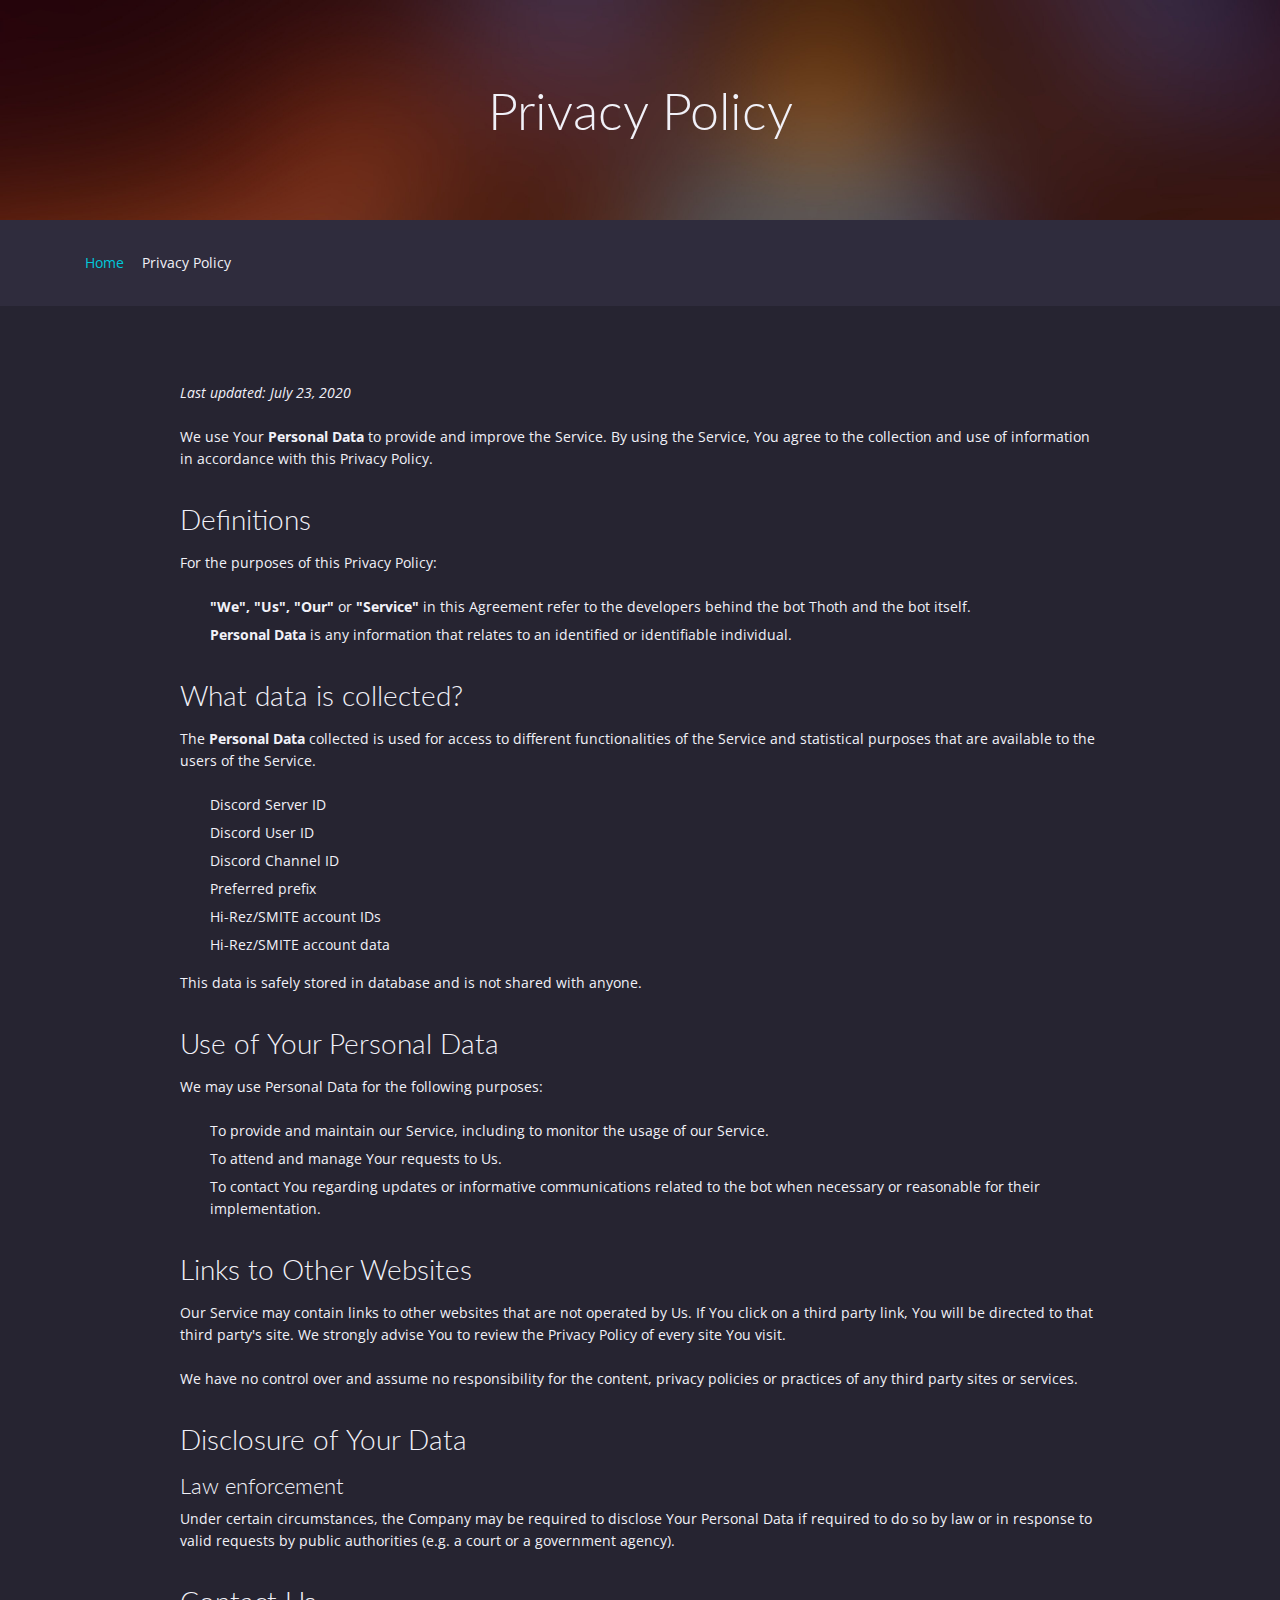
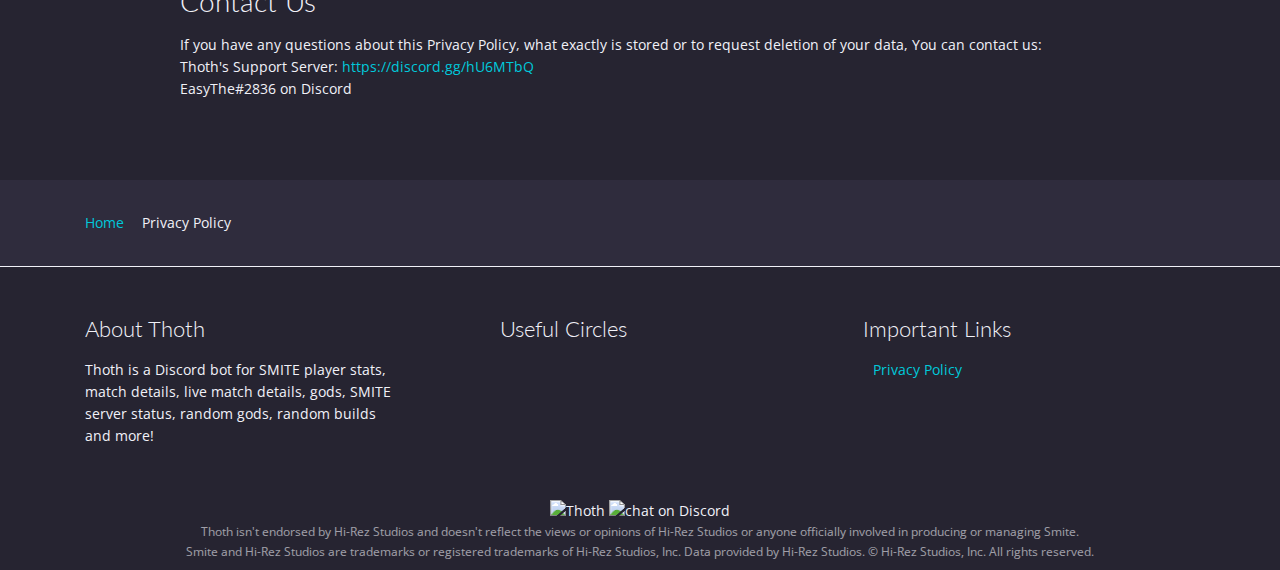
==== privacy-policy.html @ cc8b528c "Added Privacy Policy" ====
<!DOCTYPE html>
<html lang="en">
<head>
    <meta charset="utf-8">
    <meta name="viewport" content="width=device-width, initial-scale=1, shrink-to-fit=no">

    <meta name="description"
        content="Thoth is a Discord bot for SMITE player stats, match details, live match details, gods, SMITE server status, random gods, random builds and more!">
    <meta name="author" content="EasyThe">
    <meta name="theme-color" content="#00c9db" />
    <meta name="google-site-verification" content="zzyia7dUylMqwSGXq5z9xeLzVm4bxEDNj4tLKPyi2rs" />

    <meta property="og:site_name" content="Thoth | Privacy Policy" />
    <meta property="og:site" content="" />
    <meta property="og:title" content="Thoth | Privacy Policy" />
    <meta property="og:description"
        content="Thoth is a Discord bot for SMITE player stats, match details, live match details, gods, SMITE server status, random gods, random builds and more!" />
    <meta property="og:image" content="https://i.imgur.com/8qNdxse.png" />
    <meta property="og:url" content="http://thothbot.tk/privacy-policy.html" />
    <meta property="og:type" content="article" />
    <meta property="og:locale" content="en_US" />

    <meta name="twitter:site" content="@ThothDiscordBot">
    </meta>
    <meta name="twitter:creator" content="@EasyTheBG" />

    <title>Thoth | Privacy Policy</title>

    <link href="https://fonts.googleapis.com/css?family=Open+Sans:400,400i,700,700i" rel="stylesheet">
    <link href="https://stackpath.bootstrapcdn.com/bootstrap/4.4.1/css/bootstrap.min.css" rel="stylesheet">
    <link href='https://fonts.googleapis.com/css?family=Lato:300,400,700' rel='stylesheet' type='text/css'>
    <link href="css/styles.css" rel="stylesheet">
    <link href="https://cdn.jsdelivr.net/gh/konpa/devicon@master/devicon.min.css" rel="stylesheet">

    <script src="https://kit.fontawesome.com/daa07a92b1.js" crossorigin="anonymous"></script>
    <script data-ad-client="ca-pub-5997210292027656" async src="https://pagead2.googlesyndication.com/pagead/js/adsbygoogle.js"></script>

    <link rel="icon" href="images/favicon.png">
</head>
<body data-spy="scroll" data-target=".fixed-top">

    <!-- Header -->
    <header id="header" class="ex-header">
        <div class="container">
            <div class="row">
                <div class="col-lg-12">
                    <h1>Privacy Policy</h1>
                </div> <!-- end of col -->
            </div> <!-- end of row -->
        </div> <!-- end of container -->
    </header> <!-- end of ex-header -->
    <!-- end of header -->

    <!-- Breadcrumbs -->
    <div class="ex-basic-1">
        <div class="container">
            <div class="row">
                <div class="col-lg-12">
                    <div class="breadcrumbs">
                        <a class="turquoise" href="index.html">Home</a><i class="fa fa-angle-double-right"></i><span>Privacy Policy</span>
                    </div> <!-- end of breadcrumbs -->
                </div> <!-- end of col -->
            </div> <!-- end of row -->
        </div> <!-- end of container -->
    </div> <!-- end of ex-basic-1 -->
    <!-- end of breadcrumbs -->

    <div class="ex-basic-2">
        <div class="container">
            <div class="row">
                <div class="col-lg-10 offset-lg-1">
                    <p><i>Last updated: July 23, 2020</i></p>
                    <br>
                    <div class="text-container">
                        <p>We use Your <b>Personal Data</b> to provide and improve the Service. By using the Service, You agree to the collection and use of information in accordance with this Privacy Policy.</p>
                    </div>

                    <div class="text-container">
                        <h3>Definitions</h3>
                        <p>For the purposes of this Privacy Policy:</p>
                        <br>
                            <ul class="list-unstyled li-space-lg indent">
                                <li class="media">
                                    <i class="fas fa-square"></i>
                                    <div class="media-body"><b>"We", "Us", "Our"</b> or <b>"Service"</b> in this Agreement refer to the developers behind the bot Thoth and the bot itself.</div>
                                </li>
                                <li class="media">
                                    <i class="fas fa-square"></i>
                                    <div class="media-body"><b>Personal Data</b> is any information that relates to an identified or identifiable individual.</div>
                                </li>
                            </ul>
                    </div>

                    <div class="text-container">
                        <h3>What data is collected?</h3>
                        <p>The<b> Personal Data</b> collected is used for access to different functionalities of the Service and statistical purposes that are available to the users of the Service.</p>
                        <br>
                        <ul class="list-unstyled li-space-lg indent">
                            <li class="media">
                                <i class="fas fa-square"></i>
                                <div class="media-body">Discord Server ID</div>
                            </li>
                            <li class="media">
                                <i class="fas fa-square"></i>
                                <div class="media-body">Discord User ID</div>
                            </li>
                            <li class="media">
                                <i class="fas fa-square"></i>
                                <div class="media-body">Discord Channel ID</div>
                            </li>
                            <li class="media">
                                <i class="fas fa-square"></i>
                                <div class="media-body">Preferred prefix</div>
                            </li>
                            <li class="media">
                                <i class="fas fa-square"></i>
                                <div class="media-body">Hi-Rez/SMITE account IDs</div>
                            </li>
                            <li class="media">
                                <i class="fas fa-square"></i>
                                <div class="media-body">Hi-Rez/SMITE account data</div>
                            </li>
                        </ul>
                        <p>This data is safely stored in database and is not shared with anyone.</p>
                    </div> <!-- end of text-container -->

                    <div class="text-container">
                        <h3>Use of Your Personal Data</h3>
                        <p>We may use Personal Data for the following purposes:</p>
                        <br>
                        <ul class="list-unstyled li-space-lg indent">
                            <li class="media">
                                <i class="fas fa-square"></i>
                                <div class="media-body">To provide and maintain our Service, including to monitor the usage of our Service.</div>
                            </li>
                            <li class="media">
                                <i class="fas fa-square"></i>
                                <div class="media-body">To attend and manage Your requests to Us.</div>
                            </li>
                            <li class="media">
                                <i class="fas fa-square"></i>
                                <div class="media-body">To contact You regarding updates or informative communications related to the bot when necessary or reasonable for their implementation.</div>
                            </li>
                        </ul>
                    </div> <!-- end of text-container -->
                    
                    <div class="text-container">
                        <h3>Links to Other Websites</h3>
                        <p>Our Service may contain links to other websites that are not operated by Us. If You click on a third party link, You will be directed to that third party's site. We strongly advise You to review the Privacy Policy of every site You visit.</p>
                        <br>
                        <p>We have no control over and assume no responsibility for the content, privacy policies or practices of any third party sites or services.</p>
                    </div>

                    <div class="text-container">
                        <h3>Disclosure of Your Data</h3>
                        <h4>Law enforcement</h4>
                        <p>Under certain circumstances, the Company may be required to disclose Your Personal Data if required to do so by law or in response to valid requests by public authorities (e.g. a court or a government agency).</p>
                        
                    </div> <!-- end of text-container -->
                    <div class="text-container last">
                        <h3>Contact Us</h3>
                        <p>If you have any questions about this Privacy Policy, what exactly is stored or to request deletion of your data, You can contact us:</p>
                        <p>Thoth's Support Server: <a class="turquoise" href="https://discord.gg/hU6MTbQ">https://discord.gg/hU6MTbQ</a> <br>EasyThe#2836 on Discord</p>
                    </div>
                </div>
            </div> <!-- end of row -->
        </div> <!-- end of container -->
    </div> <!-- end of ex-basic -->
    <!-- end of terms content -->

    
    <!-- Breadcrumbs -->
    <div class="ex-basic-1">
        <div class="container">
            <div class="row">
                <div class="col-lg-12">
                    <div class="breadcrumbs">
                        <a class="turquoise" href="index.html">Home</a><i class="fa fa-angle-double-right"></i><span>Privacy Policy</span>
                    </div> <!-- end of breadcrumbs -->
                </div> <!-- end of col -->
            </div> <!-- end of row -->
        </div> <!-- end of container -->
    </div> <!-- end of ex-basic-1 -->
    <!-- end of breadcrumbs -->


    <!-- Footer -->
    <div class="footer">
        <div class="container">
            <div class="row">
                <div class="col-md-4">
                    <div class="footer-col">
                        <h4>About Thoth</h4>
                        <p>Thoth is a Discord bot for SMITE player stats, match details, live match details, gods, SMITE
                            server status, random gods, random builds and more!</p>
                    </div>
                </div> 
                <div class="col-md-4">
                    <div class="footer-col last">
                        <h4>Useful Circles</h4>
                        <span class="fa-stack">
                            <a href="https://twitter.com/ThothDiscordBot" target="_blank" title="@ThothDiscordBot">
                                <i class="fas fa-circle fa-stack-2x"></i>
                                <i class="fab fa-twitter fa-stack-1x"></i>
                            </a>
                        </span>
                        <span class="fa-stack">
                            <a href="https://discord.gg/hU6MTbQ" target="_blank" title="Thoth Support Server">
                                <i class="fas fa-circle fa-stack-2x"></i>
                                <i class="fab fa-discord fa-stack-1x"></i>
                            </a>
                        </span>
                        <span class="fa-stack">
                            <a href="https://github.com/EasyThe/ThothBotCore" target="_blank" title="GitHub Repository">
                                <i class="fas fa-circle fa-stack-2x"></i>
                                <i class="fab fa-github fa-stack-1x"></i>
                            </a>
                        </span>
                        <span class="fa-stack">
                            <a href="https://trello.com/b/F6Sevkcz/thoth" target="_blank" title="Trello Board">
                                <i class="fas fa-circle fa-stack-2x"></i>
                                <i class="fab fa-trello fa-stack-1x"></i>
                            </a>
                        </span>
                    </div>
                </div>
                <div class="col-md-4">
                    <div class="footer-col middle">
                        <h4>Important Links</h4>
                        <ul class="list-unstyled li-space-lg">
                            <li class="media">
                                <i class="fas fa-square"></i>
                                <div class="media-body"><a class="turquoise" href="privacy-policy.html">Privacy Policy</a></div>
                            </li>
                        </ul>
                    </div>
                </div>
            </div>
        </div> 
        <div class="copyright">
            <div class="container">
                <div class="row">
                    <div class="col-lg-12">
                        <a href="https://top.gg/bot/454145330347376651" target="_blank">
                            <img src="https://discordbots.org/api/widget/status/454145330347376651.svg" alt="Thoth" />
                        </a>
                        <a href="https://discord.gg/hU6MTbQ" target="_blank">
                            <img src="https://img.shields.io/discord/518408306415632384.svg?logo=discord"
                                alt="chat on Discord">
                        </a>
                        <p class="p-small">Thoth isn't endorsed by Hi-Rez Studios and doesn't reflect the views or
                            opinions of Hi-Rez Studios or anyone officially involved in producing or managing
                            Smite.<br>Smite and Hi-Rez Studios are trademarks or registered trademarks of Hi-Rez
                            Studios, Inc. Data provided by Hi-Rez Studios. © Hi-Rez Studios, Inc. All rights reserved.
                        </p>
                    </div>
                </div>
            </div>
        </div>
    </div> 

    <script src="https://ajax.googleapis.com/ajax/libs/jquery/3.4.1/jquery.min.js"></script>
    <script src="js/popper.min.js"></script>
    <script src="https://stackpath.bootstrapcdn.com/bootstrap/4.4.1/js/bootstrap.min.js"
        integrity="sha384-wfSDF2E50Y2D1uUdj0O3uMBJnjuUD4Ih7YwaYd1iqfktj0Uod8GCExl3Og8ifwB6"
        crossorigin="anonymous"></script>
    <script src="js/jquery.easing.min.js"></script>
    <script src="js/morphext.min.js"></script>
    <script src="js/scripts.js"></script>
</body>
</html>
---- css/styles.css ----
body, html {
	width: 100%;
	height: 100%;
}

body, p {
	color: #f1f1f8;
	font: 400 0.875rem/1.375rem "Open Sans", sans-serif;
	margin-bottom: 0;
}

.p-large {
	color: #f1f1f8;
	font: 400 1rem/1.5rem "Open Sans", sans-serif;
}

.p-small {
	color: #f1f1f8;
	font: 400 0.75rem/1.25rem "Open Sans", sans-serif;
}

.p-heading {
	margin-bottom: 3.75rem;
	text-align: center;
}

.li-space-lg li {
	margin-bottom: 0.375rem;
}

.indent {
	padding-left: 1.25rem;
}

h1 {
	color: #f1f1f8;
	font: 300 2.5rem/2.875rem "Lato", sans-serif;
}

h2 {
	color: #f1f1f8;
	font: 300 2.25rem/2.75rem "Lato", sans-serif;
	text-transform: uppercase;
}

h3 {
	color: #f1f1f8;
	font: 300 1.75rem/2.125rem "Lato", sans-serif;
}

h4 {
	color: #f1f1f8;
	font: 300 1.375rem/1.75rem "Lato", sans-serif;
}

h5 {
	color: #f1f1f8;
	font: 300 1.125rem/1.625rem "Lato", sans-serif;
}

h6 {
	color: #f1f1f8;
	font: 300 1rem/1.5rem "Lato", sans-serif;
}

a {
	color: #f1f1f8;
	text-decoration: none;
}

a:hover {
	color: #f1f1f8;
	text-decoration: none;
}

a.turquoise {
	color: #00c9db;
}

a.white {
	color: #fff;
}

.btn-solid-reg {
	display: inline-block;
	padding: 1.1875rem 2.125rem 1.1875rem 2.125rem;
	border: 0.125rem solid #00c9db;
	border-radius: 2rem;
	background-color: #00c9db;
	color: #fff;
	font: 700 0.75rem/0 "Lato", sans-serif;
	text-decoration: none;
	transition: all 0.2s ease;
}

.btn-solid-reg:hover {
	background-color: transparent;
	color: #00c9db;
	text-decoration: none;
}

.btn-solid-lg {
	display: inline-block;
	padding: 1.375rem 2.625rem 1.375rem 2.625rem;
	border: 0.125rem solid #00c9db;
	border-radius: 2rem;
	background-color: transparent;
	color: #00c9db;
	font: 700 0.75rem/0 "Lato", sans-serif;
	text-decoration: none;
	transition: all 0.2s ease;
}

.btn-solid-lg:hover {
	background-color: #00c9db;
	color: #fff;
	text-decoration: none;
}

.btn-solid-lg .fab {
	margin-right: 0.5rem;
	font-size: 1.25rem;
	line-height: 0;
	vertical-align: top;
}

.btn-solid-lg .fab.fa-google-play {
	font-size: 1rem;
}

.btn-outline-reg {
	display: inline-block;
	padding: 1.1875rem 2.125rem 1.1875rem 2.125rem;
	border: 0.125rem solid #00c9db;
	border-radius: 2rem;
	background-color: transparent;
	color: #00c9db;
	font: 300 0.75rem/0 "Lato", sans-serif;
	text-decoration: none;
	transition: all 0.2s ease;
}

.btn-outline-reg:hover {
	background-color: #00c9db;
	color: #fff;
	text-decoration: none;
}

.btn-outline-lg {
	display: inline-block;
	padding: 1.375rem 2.625rem 1.375rem 2.625rem;
	border: 0.125rem solid #00c9db;
	border-radius: 2rem;
	background-color: transparent;
	color: #00c9db;
	font: 300 0.75rem/0 "Lato", sans-serif;
	text-decoration: none;
	transition: all 0.2s ease;
}

.btn-outline-lg:hover {
	background-color: #00c9db;
	color: #fff;
	text-decoration: none;
}

.btn-outline-sm {
	display: inline-block;
	padding: 1rem 1.625rem 0.875rem 1.625rem;
	border: 0.125rem solid #00c9db;
	border-radius: 2rem;
	background-color: transparent;
	color: #00c9db;
	font: 300 0.625rem/0 "Lato", sans-serif;
	text-decoration: none;
	transition: all 0.2s ease;
}

.btn-outline-sm:hover {
	background-color: #00c9db;
	color: #fff;
	text-decoration: none;
}

/* Fade-move Animation For Lightbox - Magnific Popup */

/* at start */

.my-mfp-slide-bottom .zoom-anim-dialog {
	opacity: 0;
	transition: all 0.2s ease-out;
	-webkit-transform: translateY(-1.25rem) perspective(37.5rem) rotateX(10deg);
	-ms-transform: translateY(-1.25rem) perspective(37.5rem) rotateX(10deg);
	transform: translateY(-1.25rem) perspective(37.5rem) rotateX(10deg);
}

/* animate in */

.my-mfp-slide-bottom.mfp-ready .zoom-anim-dialog {
	opacity: 1;
	-webkit-transform: translateY(0) perspective(37.5rem) rotateX(0);
	-ms-transform: translateY(0) perspective(37.5rem) rotateX(0);
	transform: translateY(0) perspective(37.5rem) rotateX(0);
}

/* animate out */

.my-mfp-slide-bottom.mfp-removing .zoom-anim-dialog {
	opacity: 0;
	-webkit-transform: translateY(-0.625rem) perspective(37.5rem) rotateX(10deg);
	-ms-transform: translateY(-0.625rem) perspective(37.5rem) rotateX(10deg);
	transform: translateY(-0.625rem) perspective(37.5rem) rotateX(10deg);
}

/* dark overlay, start state */

.my-mfp-slide-bottom.mfp-bg {
	opacity: 0;
	transition: opacity 0.2s ease-out;
}

/* animate in */

.my-mfp-slide-bottom.mfp-ready.mfp-bg {
	opacity: 0.8;
}

/* animate out */

.my-mfp-slide-bottom.mfp-removing.mfp-bg {
	opacity: 0;
}

/* end of fade-move animation for lightbox - magnific popup */

/* Fade Animation For Image Slider - Magnific Popup */

@-webkit-keyframes fadeIn {
	from {
		opacity: 0;
	}
	to {
		opacity: 1;
	}
}

@keyframes fadeIn {
	from {
		opacity: 0;
	}
	to {
		opacity: 1;
	}
}

.fadeIn {
	-webkit-animation: fadeIn 0.6s;
	animation: fadeIn 0.6s;
}

@-webkit-keyframes fadeOut {
	from {
		opacity: 1;
	}
	to {
		opacity: 0;
	}
}

@keyframes fadeOut {
	from {
		opacity: 1;
	}
	to {
		opacity: 0;
	}
}

.fadeOut {
	-webkit-animation: fadeOut 0.8s;
	animation: fadeOut 0.8s;
}

/* end of fade animation for image slider - magnific popup */

/**************************/

/*     03. Navigation     */

/**************************/

.nav-item {
	text-transform: uppercase;
}

.navbar-custom {
	background-color: #4633af;
	box-shadow: 0 0.0625rem 0.375rem 0 rgba(0, 0, 0, 0.1);
	font: 300 0.75rem/2rem "Lato", sans-serif;
	transition: all 0.2s ease;
}

.navbar-custom .navbar-brand.logo-image img {
	width: 113px;
	height: 34px;
	margin-bottom: 1px;
	backface-visibility: hidden;
	-webkit-backface-visibility: hidden;
}

.navbar-custom .navbar-brand.logo-text {
	font: 300 2.375rem/1.4rem "Lato", sans-serif;
	color: #fff;
	letter-spacing: -0.5px;
	text-decoration: none;
}

.navbar-custom .navbar-nav {
	margin-top: 0.75rem;
}

.navbar-custom .nav-item .nav-link {
	padding: 0 0.75rem 0 0.75rem;
	color: #fff;
	text-decoration: none;
	transition: all 0.2s ease;
}

.navbar-custom .nav-item .nav-link:hover, .navbar-custom .nav-item .nav-link.active {
	color: #00c9db;
}

/* Dropdown Menu */

.navbar-custom .dropdown:hover>.dropdown-menu {
	display: block;
	/* this makes the dropdown menu stay open while hovering it */
	min-width: auto;
	animation: fadeDropdown 0.2s;
	/* required for the fade animation */
}

@keyframes fadeDropdown {
	0% {
		opacity: 0;
	}
	100% {
		opacity: 1;
	}
}

.navbar-custom .dropdown-toggle:focus {
	/* removes dropdown outline on focus  */
	outline: 0;
}

.navbar-custom .dropdown-menu {
	margin-top: 0;
	border: none;
	border-radius: 0.25rem;
	background-color: #4633af;
}

.navbar-custom .dropdown-item {
	color: #fff;
	text-decoration: none;
}

.navbar-custom .dropdown-item:hover {
	background-color: #4633af;
}

.navbar-custom .dropdown-item .item-text {
	font: 300 0.75rem/1.5rem "Lato", sans-serif;
}

.navbar-custom .dropdown-item:hover .item-text {
	color: #00c9db;
}

.navbar-custom .dropdown-items-divide-hr {
	width: 100%;
	height: 1px;
	margin: 0.25rem auto 0.25rem auto;
	border: none;
	background-color: #b5bcc4;
	opacity: 0.2;
}

/* end of dropdown menu */

.navbar-custom .social-icons {
	display: none;
}

.navbar-custom .navbar-toggler {
	border: none;
	color: #fff;
	font-size: 2rem;
}

.navbar-custom button[aria-expanded='false'] .navbar-toggler-awesome.fas.fa-times {
	display: none;
}

.navbar-custom button[aria-expanded='false'] .navbar-toggler-awesome.fas.fa-bars {
	display: inline-block;
}

.navbar-custom button[aria-expanded='true'] .navbar-toggler-awesome.fas.fa-bars {
	display: none;
}

.navbar-custom button[aria-expanded='true'] .navbar-toggler-awesome.fas.fa-times {
	display: inline-block;
	margin-right: 0.125rem;
}

/*********************/

/*    04. Header     */

/*********************/

.header {
	background: rgb(47, 44, 61);
	background: -moz-linear-gradient(212deg, rgba(47, 44, 61, 1) 0%, rgba(25, 48, 62, 1) 100%);
	background: -webkit-linear-gradient(212deg, rgba(47, 44, 61, 1) 0%, rgba(25, 48, 62, 1) 100%);
	background: linear-gradient(212deg, rgba(47, 44, 61, 1) 0%, rgba(25, 48, 62, 1) 100%);
	filter: progid:DXImageTransform.Microsoft.gradient(startColorstr="#2f2c3d", endColorstr="#19303e", GradientType=1);
	background: url('../images/blurbgmin.jpg');
	background-size: cover;
	height: 100%;
}

.header-image {
	width: 100%;
  	height: auto;
	border-radius: 7px;
	-webkit-animation: fadein 1s; /* Safari, Chrome and Opera > 12.1 */
       -moz-animation: fadein 1s; /* Firefox < 16 */
        -ms-animation: fadein 1s; /* Internet Explorer */
         -o-animation: fadein 1s; /* Opera < 12.1 */
			animation: fadein 1s;
}

@keyframes fadein {
    from { opacity: 0; }
    to   { opacity: 1; }
}

/* Firefox < 16 */
@-moz-keyframes fadein {
    from { opacity: 0; }
    to   { opacity: 1; }
}

/* Safari, Chrome and Opera > 12.1 */
@-webkit-keyframes fadein {
    from { opacity: 0; }
    to   { opacity: 1; }
}

/* Internet Explorer */
@-ms-keyframes fadein {
    from { opacity: 0; }
    to   { opacity: 1; }
}

/* Opera < 12.1 */
@-o-keyframes fadein {
    from { opacity: 0; }
    to   { opacity: 1; }
}

.header .header-content {
	padding-top: 1rem;
	/*padding-bottom: 1rem;*/
	text-align: center;
	text-transform: uppercase;
}

.header .text-container {
	margin-bottom: 3rem;
}

.header h1 {
	margin-bottom: 1rem;
}

.header #js-rotating {
	color: #40e0ee;
}

.header .p-large {
	margin-bottom: 2rem;
}

.header .btn-solid-lg {
	margin-right: 0.5rem;
	margin-bottom: 1.25rem;
}

/************************/

/*     05. Features     */

/************************/

.tabs {
	padding-top: 1.5rem;
	padding-bottom: 1.5rem;
	background: #2f2c3d;
}

.tabs h2 {
	margin-bottom: 1.125rem;
	text-align: center;
}

.tabs .p-heading {
	margin-bottom: 3.125rem;
}

.tabs .nav-tabs {
	margin-right: auto;
	margin-bottom: 0.5rem;
	margin-left: auto;
	justify-content: center;
	border-bottom: none;
}

.tabs .nav-link {
	margin-bottom: 1rem;
	padding: 0.5rem 1.375rem 0.25rem 1.375rem;
	border: none;
	border-bottom: 0.1875rem solid #f1f1f8;
	border-radius: 0;
	color: #f1f1f8;
	font: 300 1rem/1.75rem "Lato", sans-serif;
	text-decoration: none;
	transition: all 0.2s ease;
}

.tabs .nav-link.active, .tabs .nav-link:hover {
	border-bottom: 0.1875rem solid #00c9db;
	background-color: transparent;
	color: #00c9db;
}

.tabs .nav-link .fas {
	margin-right: 0.375rem;
	font-size: 1rem;
}

.tabs .tab-content {
	width: 100%;
	/* for proper display in IE11 */
}

.tabs .card {
	border: none;
	background: transparent;
}

.tabs .card-body {
	padding: 1rem 0 1.25rem 0;
}

.card-title {
	margin-top: 0.5rem;
	margin-bottom: 0.5rem;
}

.card-icon {
	display: inline-block;
	width: 3.5rem;
	height: 3.5rem;
	border-radius: 50%;
	background-color: #00c9db;
	text-align: center;
	vertical-align: top;
}

.card-icon .far, .tabs .card .card-icon .far {
	color: #fff;
	font-size: 1.75rem;
	line-height: 3.5rem;
}

.card-icon .fas, .tabs .card .card-icon .fab {
	color: #fff;
	font-size: 1.75rem;
	line-height: 3.5rem;
}

.card-icon .fas, .tabs .card .card-icon .fas {
	color: #fff;
	font-size: 1.75rem;
	line-height: 3.5rem;
}

.tabs #tab-1 .card.left-pane .text-wrapper {
	display: inline-block;
	width: 75%;
}

.card.left-pane .card-icon {
	float: left;
	margin-right: 1rem;
}

.tabs #tab-1 img {
	display: block;
	margin: 2rem auto 3rem auto;
}

.tabs #tab-1 .card.right-pane .text-wrapper {
	display: inline-block;
	width: 75%;
}

.tabs #tab-1 .card.right-pane .card-icon {
	margin-right: 1rem;
}

.tabs #tab-2 img {
	display: block;
	margin: 0 auto 2rem auto;
}

.tabs #tab-2 .text-area {
	margin-top: 1.5rem;
}

.tabs #tab-2 h3 {
	margin-bottom: 0.75rem;
}

.tabs #tab-2 .icon-cards-area {
	margin-top: 2.5rem;
}

.tabs #tab-2 .icon-cards-area .card {
	width: 100%;
	/* for proper display in IE11 */
}

.tabs #tab-3 .icon-cards-area .card {
	width: 100%;
	/* for proper display in IE11 */
}

.tabs #tab-3 .text-area {
	margin-top: 0.75rem;
	margin-bottom: 4rem;
}

.tabs #tab-3 h3 {
	margin-bottom: 0.75rem;
}

.tabs #tab-3 img {
	margin: 0 auto 3rem auto;
}

/*********************/

/*     06. Video     */

/*********************/

.basic-1 {
	padding-top: 4.375rem;
	padding-bottom: 4.375rem;
	background-color: #262431;
}

.basic-1 h2 {
	margin-bottom: 1.125rem;
	text-align: center;
}

.basic-1 .p-heading {
	margin-bottom: 4rem;
	text-align: center;
}

.basic-1 .image-container img {
	border-radius: 0.375rem;
}

.basic-1 .video-wrapper {
	position: relative;
}

/* Video Play Button */

.basic-1 .video-play-button {
	position: absolute;
	z-index: 10;
	top: 50%;
	left: 50%;
	display: block;
	box-sizing: content-box;
	width: 2rem;
	height: 2.75rem;
	padding: 1.125rem 1.25rem 1.125rem 1.75rem;
	border-radius: 50%;
	-webkit-transform: translateX(-50%) translateY(-50%);
	-ms-transform: translateX(-50%) translateY(-50%);
	transform: translateX(-50%) translateY(-50%);
}

.basic-1 .video-play-button:before {
	content: "";
	position: absolute;
	z-index: 0;
	top: 50%;
	left: 50%;
	display: block;
	width: 4.75rem;
	height: 4.75rem;
	border-radius: 50%;
	background: #4eaaff;
	animation: pulse-border 1500ms ease-out infinite;
	-webkit-transform: translateX(-50%) translateY(-50%);
	-ms-transform: translateX(-50%) translateY(-50%);
	transform: translateX(-50%) translateY(-50%);
}

.basic-1 .video-play-button:after {
	content: "";
	position: absolute;
	z-index: 1;
	top: 50%;
	left: 50%;
	display: block;
	width: 4.375rem;
	height: 4.375rem;
	border-radius: 50%;
	background: #4eaaff;
	transition: all 200ms;
	-webkit-transform: translateX(-50%) translateY(-50%);
	-ms-transform: translateX(-50%) translateY(-50%);
	transform: translateX(-50%) translateY(-50%);
}

.basic-1 .video-play-button span {
	position: relative;
	display: block;
	z-index: 3;
	top: 0.375rem;
	left: 0.25rem;
	width: 0;
	height: 0;
	border-left: 1.625rem solid #fff;
	border-top: 1rem solid transparent;
	border-bottom: 1rem solid transparent;
}

@keyframes pulse-border {
	0% {
		transform: translateX(-50%) translateY(-50%) translateZ(0) scale(1);
		opacity: 1;
	}
	100% {
		transform: translateX(-50%) translateY(-50%) translateZ(0) scale(1.5);
		opacity: 0;
	}
}

/* end of video play button */

/*************************/

/*     07. Details 1     */

/*************************/

.basic-2 {
	padding-top: 4.375rem;
	padding-bottom: 4.375rem;
	background: rgb(38,36,49);
	background: -moz-linear-gradient(0deg, rgba(38,36,49,1) 0%, rgba(21,44,66,1) 100%);
	background: -webkit-linear-gradient(0deg, rgba(38,36,49,1) 0%, rgba(21,44,66,1) 100%);
	background: linear-gradient(0deg, rgba(38,36,49,1) 0%, rgba(21,44,66,1) 100%);
	filter: progid:DXImageTransform.Microsoft.gradient(startColorstr="#262431",endColorstr="#152c42",GradientType=1);
}

.basic-2 img {
	margin-bottom: 3.5rem;
}

.basic-2 h3 {
	margin-bottom: 1.125rem;
}

.basic-2 .btn-solid-reg {
	margin-top: 0.5rem;
}

/*************************/

/*     08. Details 2     */

/*************************/

.basic-3 {
	padding-top: 3.5rem;
	padding-bottom: 7.25rem;
	background-color: #262431;
}

.basic-3 .text-container {
	margin-bottom: 3.5rem;
}

.basic-3 h3 {
	margin-bottom: 1.125rem;
}

.basic-3 .btn-solid-reg {
	margin-top: 0.5rem;
}

/**********************************/

/*     09. Details Lightboxes     */

/**********************************/

.lightbox-basic {
	position: relative;
	max-width: 46.875rem;
	margin: 2.5rem auto;
	padding: 3rem 1rem;
	border-radius: 0.25rem;
	background-color: #2f2c3d;
	text-align: left;
}

.lightbox-basic img {
	display: block;
	margin-right: auto;
	margin-bottom: 3rem;
	margin-left: auto;
}

.lightbox-basic h3 {
	margin-bottom: 0.625rem;
}

.lightbox-basic hr {
	width: 3.75rem;
	height: 0.125rem;
	margin-top: 0.125rem;
	margin-bottom: 1.125rem;
	margin-left: 0;
	border: 0;
	background-color: #00c9db;
	text-align: left;
}

.lightbox-basic h4 {
	margin-top: 1.75rem;
	margin-bottom: 0.75rem;
}

.lightbox-basic table {
	margin-top: 1rem;
	margin-bottom: 1.5rem;
}

.lightbox-basic table tr {
	line-height: 1.75em;
}

.lightbox-basic table .icon-cell {
	width: 2rem;
	padding-right: 0.25rem;
	color: #00c9db;
	text-align: center;
}

.lightbox-basic a.mfp-close.as-button {
	position: relative;
	width: auto;
	height: auto;
	margin-left: 0.375rem;
	color: #00c9db;
	opacity: 1;
}

.lightbox-basic a.mfp-close.as-button:hover {
	color: #f1f1f8;
}

.lightbox-basic button.mfp-close.x-button {
	position: absolute;
	top: -0.375rem;
	right: -0.375rem;
	width: 2.75rem;
	height: 2.75rem;
	color: #f1f1f8;
}

/***************************/

/*     10. Screenshots     */

/***************************/

.slider-2 {
	padding-top: 6.875rem;
	padding-bottom: 6.875rem;
	background-color: #2f2c3d;
}

.slider-2 .slider-container {
	position: relative;
}

.slider-2 .swiper-container {
	position: static;
	width: 90%;
	text-align: center;
}

.slider-2 .swiper-button-prev, .slider-2 .swiper-button-next {
	top: 50%;
	width: 1.125rem;
}

.slider-2 .swiper-button-prev:focus, .slider-2 .swiper-button-next:focus {
	/* even if you can't see it chrome you can see it on mobile device */
	outline: none;
}

.slider-2 .swiper-button-prev {
	left: -0.5rem;
	background-image: url("data:image/svg+xml;charset=utf-8,%3Csvg%20xmlns%3D'http%3A%2F%2Fwww.w3.org%2F2000%2Fsvg'%20viewBox%3D'0%200%2028%2044'%3E%3Cpath%20d%3D'M0%2C22L22%2C0l2.1%2C2.1L4.2%2C22l19.9%2C19.9L22%2C44L0%2C22L0%2C22L0%2C22z'%20fill%3D'%23ffffff'%2F%3E%3C%2Fsvg%3E");
	background-size: 1.125rem 1.75rem;
}

.slider-2 .swiper-button-next {
	right: -0.5rem;
	background-image: url("data:image/svg+xml;charset=utf-8,%3Csvg%20xmlns%3D'http%3A%2F%2Fwww.w3.org%2F2000%2Fsvg'%20viewBox%3D'0%200%2028%2044'%3E%3Cpath%20d%3D'M27%2C22L27%2C22L5%2C44l-2.1-2.1L22.8%2C22L2.9%2C2.1L5%2C0L27%2C22L27%2C22z'%20fill%3D'%23ffffff'%2F%3E%3C%2Fsvg%3E");
	background-size: 1.125rem 1.75rem;
}

/************************/

/*     11. Download     */

/************************/

.basic-4 {
	padding-top: 6.5rem;
	padding-bottom: 6.75rem;
	background: url('../images/download-background.jpg') center center no-repeat;
	background-size: cover;
}

.basic-4 .text-container {
	margin-bottom: 3.5rem;
	text-align: center;
}

.basic-4 h2 {
	margin-bottom: 1.25rem;
}

.basic-4 .p-large {
	margin-bottom: 1.75rem;
}

.basic-4 .btn-solid-lg {
	margin-right: 0.5rem;
	margin-bottom: 1.25rem;
}

/**************************/

/*     12. Statistics     */

/**************************/

.counter {
	padding-top: 1rem;
	padding-bottom: 1rem;
	background: rgb(47, 44, 61);
	background: -moz-linear-gradient(0deg, rgba(47, 44, 61, 1) 0%, rgba(38, 36, 49, 1) 100%);
	background: -webkit-linear-gradient(0deg, rgba(47, 44, 61, 1) 0%, rgba(38, 36, 49, 1) 100%);
	background: linear-gradient(0deg, rgba(47, 44, 61, 1) 0%, rgba(38, 36, 49, 1) 100%);
	filter: progid:DXImageTransform.Microsoft.gradient(startColorstr="#2f2c3d", endColorstr="#262431", GradientType=1);
	text-align: center;
}

.counter #counter .cell {
	display: inline-block;
	width: auto;
	margin-right: 1rem;
	margin-left: 1rem;
	margin-bottom: 2rem;
	vertical-align: middle;
	margin-bottom: auto;
}

.counter #counter .counter-value {
	color: #f1f1f8;
	font: 300 3.5rem/4.25rem "Lato", sans-serif;
	vertical-align: middle;
}

.counter #counter .counter-info {
	margin-bottom: 0;
	color: #00c9db;
	font: 400 0.875rem/1.25rem "Open Sans", sans-serif;
	vertical-align: middle;
}

/**********************/

/*     14. Footer     */

/**********************/

.footer {
	padding-top: 3rem;
	background-color: #262431;
	background-image: url('../images/header-background.jpg');
	background-size: cover;
	background-attachment: fixed;
	background-repeat: no-repeat;
	border-top: 1px solid;
}

.footer .footer-col {
	margin-bottom: 2.25rem;
}

.footer h4 {
	margin-bottom: 1rem;
}

.footer .list-unstyled .fas {
	color: #00c9db;
	font-size: 0.5rem;
	line-height: 1.375rem;
}

.footer .list-unstyled .media-body {
	margin-left: 0.625rem;
}

.footer .fa-stack {
	margin-bottom: 0.75rem;
	margin-right: 0.5rem;
	font-size: 1.5rem;
}

.footer .fa-stack i {
	transition: all 0.2s ease;
}

.footer .fa-stack .fa-stack-1x {
	color: #262431;
}

.footer .fa-stack .fa-stack-2x {
	color: #f1f1f8;
}

.footer .fa-stack:hover .fa-stack-1x {
	color: #f1f1f8;
}

.footer .fa-stack:nth-child(2):hover .fa-stack-2x {
	color: #1DA1F2;
}

.footer .fa-stack:nth-child(3):hover .fa-stack-2x {
	color: #2C2F33;
}

.footer .fa-stack:nth-child(4):hover .fa-stack-2x {
	color: #333;
}

.footer .fa-stack:nth-child(5):hover .fa-stack-2x {
	color: rgb(81, 152, 57);
}

/*************************/

/*     15. Copyright     */

/*************************/

.copyright {
	padding-top: 1rem;
	padding-bottom: 0.5rem;
	background-color: transparent;
	text-align: center;
}

.copyright .p-small {
	color: #f1f1f8;
	opacity: 0.6;
}

/**********************************/

/*     16. Back To Top Button     */

/**********************************/

a.back-to-top {
	position: fixed;
	z-index: 999;
	right: 0.75rem;
	bottom: 0.75rem;
	display: none;
	width: 2.625rem;
	height: 2.625rem;
	border-radius: 1.875rem;
	background: #00c9db url("../images/up-arrow.png") no-repeat center 47%;
	background-size: 1.125rem 1.125rem;
	text-indent: -9999px;
}

a:hover.back-to-top {
	background-color: #36edfd;
}

/***************************/

/*     17. Extra Pages     */

/***************************/

.ex-header {
	padding-top: 3rem;
	padding-bottom: 3rem;
	background: linear-gradient(to bottom right, #2c1a7e, #5557db);
	background: url(../images/blurbgmin.jpg);
	background-size: cover;
	text-align: center;
}

.ex-basic-1 {
	padding-top: 2rem;
	padding-bottom: 0.875rem;
	background-color: #2f2c3d;
}

.ex-basic-1 .breadcrumbs {
	margin-bottom: 1.125rem;
}

.ex-basic-1 .breadcrumbs .fa {
	margin-right: 0.5rem;
	margin-left: 0.625rem;
}

.ex-basic-2 {
	padding-top: 4.75rem;
	padding-bottom: 4rem;
	background-color: #262431;
}

.ex-basic-2 h3 {
	margin-bottom: 1rem;
}

.ex-basic-2 .text-container {
	margin-bottom: 2rem;
}

.ex-basic-2 .text-container.last {
	margin-bottom: 0;
}

.ex-basic-2 .list-unstyled .fas {
	color: #00c9db;
	font-size: 0.5rem;
	line-height: 1.375rem;
}

.ex-basic-2 .list-unstyled .media-body {
	margin-left: 0.625rem;
}

.ex-basic-2 .btn-outline-reg {
	margin-top: 1.75rem;
}

.ex-basic-2 .image-container-large {
	margin-bottom: 4rem;
}

.ex-basic-2 .image-container-large img {
	border-radius: 0.25rem;
}

.ex-basic-2 .image-container-small img {
	border-radius: 0.25rem;
}

.ex-basic-2 .text-container.dark-bg {
	padding: 1.625rem 1.5rem 0.75rem 2rem;
	background-color: #f9fafc;
}

/*****************************/

/*     18. Media Queries     */

/*****************************/

/* Min-width width 768px */

@media (min-width: 768px) {
	/* General Styles */
	.p-heading {
		width: 85%;
		margin-right: auto;
		margin-left: auto;
	}
	h1 {
		font: 300 3.25rem/3.75rem "Lato", sans-serif;
	}
	/* end of general styles */
	/* Navigation */
	.navbar-custom {
		padding: 2.125rem 1.5rem 2.125rem 2rem;
		box-shadow: none;
		background: transparent;
	}
	.navbar-custom .navbar-brand.logo-text {
		color: #fff;
	}
	.navbar-custom .navbar-nav {
		margin-top: 0;
	}
	.navbar-custom .nav-item .nav-link {
		padding: 0.25rem 0.75rem 0.25rem 0.75rem;
		color: #fff;
	}
	.navbar-custom .nav-item .nav-link:hover, .navbar-custom .nav-item .nav-link.active {
		color: #00c9db;
	}
	.navbar-custom.top-nav-collapse {
		padding: 0.5rem 1.5rem 0.5rem 2rem;
		box-shadow: 0 0.0625rem 0.375rem 0 rgba(0, 0, 0, 0.1);
		background-color: #4633af;
	}
	.navbar-custom.top-nav-collapse .navbar-brand.logo-text {
		color: #fff;
	}
	.navbar-custom.top-nav-collapse .nav-item .nav-link {
		color: #fff;
	}
	.navbar-custom.top-nav-collapse .nav-item .nav-link:hover, .navbar-custom.top-nav-collapse .nav-item .nav-link.active {
		color: #00c9db;
	}
	.navbar-custom .dropdown-menu {
		box-shadow: 0 0.25rem 0.375rem 0 rgba(0, 0, 0, 0.03);
	}
	.navbar-custom .dropdown-item {
		padding-top: 0.25rem;
		padding-bottom: 0.25rem;
	}
	.navbar-custom .dropdown-items-divide-hr {
		width: 84%;
	}
	/* end of navigation */
	/* Header */
	.header .header-content {
		padding-top: 11rem;
	}
	/* end of header */
	/* Testimonials */
	.slider-1 .swiper-button-prev {
		left: 1rem;
		width: 1.375rem;
		background-size: 1.375rem 2.125rem;
	}
	.slider-1 .swiper-button-next {
		right: 1rem;
		width: 1.375rem;
		background-size: 1.375rem 2.125rem;
	}
	/* end of testimonials */
	/* Features */
	.card-icon {
		width: 4.5rem;
		height: 4.5rem;
	}
	.card-icon .far {
		font-size: 2.25rem;
		line-height: 4.5rem;
	}
	.card-icon .fab {
		font-size: 2.25rem;
		line-height: 4.5rem;
	}
	.card-icon .fas {
		font-size: 2.25rem;
		line-height: 4.5rem;
	}
	.tabs #tab-1 .card.left-pane .text-wrapper {
		width: 85%;
	}
	.tabs #tab-2 img {
		margin-bottom: 0;
	}
	.tabs #tab-2 .text-area {
		margin-top: 0;
	}
	.tabs #tab-2 .icon-cards-area .card {
		display: inline-block;
		width: 44%;
		margin-right: 2.5rem;
		vertical-align: top;
	}
	.tabs #tab-2 div.card:nth-child(2n+2) {
		margin-right: 0;
	}
	.tabs #tab-3 .text-area {
		margin-bottom: 0;
	}
	.tabs #tab-3 .icon-cards-area .card {
		display: inline-block;
		width: 44%;
		margin-right: 2.5rem;
		vertical-align: top;
	}
	.tabs #tab-3 div.card:nth-child(2n+2) {
		margin-right: 0;
	}
	.tabs #tab-3 img {
		margin-bottom: 0;
	}
	/* end of features */
	/* Details Lightboxes */
	.lightbox-basic {
		padding: 3rem 3rem;
	}
	/* end of details lightboxes */
	/* Screenshots */
	.slider-2 .swiper-button-prev {
		width: 1.375rem;
		background-size: 1.375rem 2.125rem;
	}
	.slider-2 .swiper-button-next {
		width: 1.375rem;
		background-size: 1.375rem 2.125rem;
	}
	/* end of screenshots */
	/* Contact */
	.form .list-unstyled li {
		display: inline-block;
		margin-right: 0.5rem;
		margin-left: 0.5rem;
	}
	.form .list-unstyled .address {
		display: block;
	}
	/* end of contact */
	/* Extra Pages */
	.ex-header {
		padding-top: 5rem;
		padding-bottom: 5rem;
	}
	.ex-basic-2 .text-container.dark {
		padding: 2.5rem 3rem 2rem 3rem;
	}
	.ex-basic-2 .text-container.column {
		width: 90%;
		margin-right: auto;
		margin-left: auto;
	}
	/* end of extra pages */
}

/* end of min-width width 768px */

/* Min-width width 992px */

@media (min-width: 992px) {
	/* Navigation */
	.navbar-custom .social-icons {
		display: block;
		margin-left: 0.5rem;
	}
	.navbar-custom .fa-stack {
		margin-bottom: 0.1875rem;
		margin-left: 0.375rem;
		font-size: 0.75rem;
	}
	.navbar-custom .fa-stack-2x {
		color: #00c9db;
		transition: all 0.2s ease;
	}
	.navbar-custom .fa-stack-1x {
		color: #fff;
		transition: all 0.2s ease;
	}
	.navbar-custom .fa-stack:hover .fa-stack-2x {
		color: #fff;
	}
	.navbar-custom .fa-stack:hover .fa-stack-1x {
		color: #00c9db;
	}
	/* end of navigation */
	/* General Styles */
	.p-heading {
		width: 65%;
	}
	/* end of general styles */
	/* Header */
	.header .header-content {
		/*padding-top: 1rem;		padding-bottom: 28rem;*/
		padding-top: 11rem;
		text-align: left;
	}
	.header .text-container {
		margin-top: 6.5rem;
	}
	/* end of header */
	/* Features */
	.tabs .card-body {
		padding: 1rem 0 1.5rem 0;
	}
	.tabs #tab-1 .card.left-pane {
		text-align: right;
	}
	.tabs #tab-1 .card.left-pane .text-wrapper, .tabs #tab-1 .card.right-pane .text-wrapper {
		width: 68%;
	}
	.card.left-pane .card-icon {
		float: none;
		margin-right: 0;
		margin-left: 1rem;
	}
	.tabs #tab-1 img {
		margin-top: 0;
		margin-bottom: 0;
	}
	.tabs #tab-2 .icon-cards-area {
		margin-top: 2.25rem;
	}
	.tabs #tab-2 .icon-cards-area .card {
		width: 45%;
		margin-right: 3.5rem;
	}
	.tabs #tab-2 .icon-cards-area .card p {
		margin-bottom: 0.5rem;
	}
	.tabs #tab-3 .icon-cards-area .card {
		width: 45%;
		margin-right: 3.5rem;
	}
	.tabs #tab-3 .icon-cards-area .card p {
		margin-bottom: 0.5rem;
	}
	/* end of features */
	/* Video */
	.basic-1 .image-container {
		max-width: 53.125rem;
		margin-right: auto;
		margin-left: auto;
	}
	/* end of video */
	/* Details 1 */
	.basic-2 img {
		margin-bottom: 0;
	}
	.basic-2 .text-container {
		margin-top: 2.625rem;
	}
	/* end of details 1 */
	/* Details 2 */
	.basic-3 .text-container {
		margin-top: 2.5rem;
		margin-bottom: 0;
	}
	/* end of details 2 */
	/* Details Lightboxes */
	.lightbox-basic img {
		margin-bottom: 0;
		margin-left: 0;
	}
	.lightbox-basic h3 {
		margin-top: 0.25rem;
	}
	/* end of details lightboxes */
	/* Screenshots */
	.slider-2 .swiper-container {
		width: 92%;
	}
	/* end of screenshots */
	/* Download */
	.basic-4 {
		padding-top: 6.75rem;
	}
	.basic-4 .text-container {
		margin-top: 7rem;
		margin-bottom: 0;
		text-align: left;
	}
	/* end of download */
	/* Statistics */
	.counter {
		padding-top: 1rem;
		padding-bottom: 1rem;
	}
	.counter #counter .cell {
		width: auto;
		margin-right: 5rem;
		margin-left: 5rem;
		vertical-align: middle;
	}
	.counter #counter .counter-value {
		font: 300 4.25rem/4.5rem "Lato", sans-serif;
	}
	/* end of statistics */
	/* Extra Pages */
	.ex-header h1 {
		width: 80%;
		margin: auto;
	}
	.ex-basic-2 {
		padding-bottom: 5rem;
	}
	.ex-basic-2 .text-container.column {
		margin-bottom: 0;
	}
	/* end of extra pages */
}

/* end of min-width width 992px */

/* Min-width width 1200px */

@media (min-width: 1200px) {
	/* Navigation */
	.navbar-custom {
		padding: 2.125rem 5rem 2.125rem 5rem;
	}
	.navbar-custom.top-nav-collapse {
		padding: 0.5rem 5rem 0.5rem 5rem;
	}
	/* end of navigation */
	/* General Styles */
	.p-heading {
		width: 44%;
	}
	/* end of general styles */
	/* Header */
	.header .text-container {
		margin-top: 7.5rem;
		margin-left: 2.5rem;
	}
	.header .image-container {
		margin-left: 3rem;
	}
	/* end of header */
	/* Features */
	.tabs {
		padding-bottom: 1.5rem;
	}
	.tabs #tab-1 .card.first {
		margin-top: 4.25rem;
	}
	.tabs #tab-1 .card {
		margin-bottom: 0.75rem;
	}
	.tabs #tab-1 .card.left-pane .text-wrapper, .tabs #tab-1 .card.right-pane .text-wrapper {
		width: 73%;
	}
	.tabs #tab-1 img {
		margin-top: 0;
	}
	.tabs #tab-2 .container {
		padding-right: 2.5rem;
		padding-left: 2.5rem;
	}
	.tabs #tab-2 .text-area {
		margin-top: 1.5rem;
		margin-right: 1rem;
		margin-left: 1rem;
	}
	.tabs #tab-2 .icon-cards-area {
		margin-right: 1rem;
		margin-left: 1rem;
	}
	.tabs #tab-2 .icon-cards-area .card {
		margin-right: 3.875rem;
	}
	.tabs #tab-3 .container {
		padding-right: 2.5rem;
		padding-left: 2.5rem;
	}
	.tabs #tab-3 .icon-cards-area {
		margin-top: 2rem;
		margin-left: 1rem;
	}
	.tabs #tab-3 .icon-cards-area .card {
		margin-right: 3.875rem;
	}
	.tabs #tab-3 .text-area {
		margin-right: 1.5rem;
		margin-left: 1rem;
	}
	/* end of features */
	/* Details 1 */
	.basic-2 .text-container {
		margin-top: 4.5rem;
		margin-left: 4rem;
		margin-right: 1.5rem;
	}
	/* end of details 1 */
	/* Details 2 */
	.basic-3 .text-container {
		margin-top: 4.5rem;
		margin-right: 3.5rem;
		margin-left: 2rem;
	}
	/* end of details 2 */
	/* Download */
	.basic-4 .text-container {
		margin-top: 11rem;
	}
	.basic-4 .image-container {
		margin-left: 3rem;
	}
	/* end of download */
	/* Footer */
	.footer .footer-col {
		width: 90%;
	}
	.footer .footer-col.middle {
		margin-right: auto;
		margin-left: auto;
	}
	.footer .footer-col.last {
		margin-right: 0;
		margin-left: auto;
	}
	/* end of footer */
	/* Extra Pages */
	.ex-header h1 {
		width: 60%;
		margin: auto;
	}
	.ex-basic-2 .form-container {
		margin-left: 1.75rem;
	}
	.ex-basic-2 .image-container-small {
		margin-left: 1.75rem;
	}
	/* end of extra pages */
}

/* end of min-width width 1200px */

::-webkit-scrollbar {
	height: 5px;
	width: 5px;
	background: #2f2c3d;
	transition: all 0.3s ease;
}

::-webkit-scrollbar-thumb {
	background-color: #00c9db;
	border-radius: 4px;
}

.container {
	padding: 0px;
}

.logo-text {
	color: #40e0ee;
}

.logo-img {
	width: 45px;
	vertical-align: baseline;
	background-color: transparent;
	box-shadow: 10px -10px rgba(0, 0, 0, 0.6);
	-moz-box-shadow: 10px -10px rgba(0, 0, 0, 0.6);
	-webkit-box-shadow: 10px -10px rgba(0, 0, 0, 0.6);
	-o-box-shadow: 10px -10px rgba(0, 0, 0, 0.6);
	border-radius: 100px;
}

#features img {
	object-fit: contain;
}

.row {
	margin: 0;
}

table {
	width: 100%;
	table-layout: fixed;
}

.tbl-header {
	border-radius: 5px;
	background: rgb(47, 44, 61);
	background: -moz-linear-gradient(212deg, rgba(47, 44, 61, 1) 0%, rgba(25, 48, 62, 1) 100%);
	background: -webkit-linear-gradient(212deg, rgba(47, 44, 61, 1) 0%, rgba(25, 48, 62, 1) 100%);
	background: linear-gradient(212deg, rgba(47, 44, 61, 1) 0%, rgba(25, 48, 62, 1) 100%);
	filter: progid:DXImageTransform.Microsoft.gradient(startColorstr="#2f2c3d", endColorstr="#19303e", GradientType=1);
}

.tbl-content {
	overflow-x: auto;
	margin-top: 0px;
	background: rgb(47, 44, 61);
	background: -moz-linear-gradient(212deg, rgba(47, 44, 61, 0.2) 0%, rgba(25, 48, 62, 0.2) 100%);
	background: -webkit-linear-gradient(212deg, rgba(47, 44, 61, 0.2) 0%, rgba(25, 48, 62, 0.2) 100%);
	background: linear-gradient(212deg, rgba(47, 44, 61, 0.2) 0%, rgba(25, 48, 62, 0.2) 100%);
	filter: progid:DXImageTransform.Microsoft.gradient(startColorstr="#2f2c3d", endColorstr="#19303e", GradientType=1);
}

th {
	padding: 15px 15px;
	text-align: left;
	font-weight: 500;
	color: #00c9db;
	text-transform: uppercase;
}

th:nth-child(1) {
	width: 20%;
}

th:nth-child(3) {
	width: 20%;
}

td {
	padding: 15px;
	text-align: left;
	vertical-align: middle;
	font-weight: 300;
	color: #fff;
	border-bottom: solid 1px rgba(255, 255, 255, 0.2);
}

td:nth-child(1) {
	width: 20%;
}

td:nth-child(3) {
	width: 20%;
}

.table-border {
	background: rgb(47, 44, 61);
	background: -moz-linear-gradient(35deg, rgba(47, 44, 61, 0.2) 0%, rgba(25, 48, 62, 0.2) 100%);
	background: -webkit-linear-gradient(35deg, rgba(47, 44, 61, 0.2) 0%, rgba(25, 48, 62, 0.2) 100%);
	background: linear-gradient(35deg, rgba(47, 44, 61, 0.2) 0%, rgba(25, 48, 62, 0.2) 100%);
	filter: progid:DXImageTransform.Microsoft.gradient(startColorstr="#2f2c3d", endColorstr="#19303e", GradientType=1);
}

.listedWidgets {
	padding: 10px;
	display: inline-block;
	text-align: center;
}

.features-bg {
	width: 300px;
	background-color: #2f2c3d;
	padding: 15px;
	border-radius: 10px;
	display: inline-table;
	margin: 5px;
	transition: 0.2s ease;
}

.features-bg:hover {
	-webkit-transform: scale(1.02);
	-ms-transform: scale(1.02);
	transform: scale(1.02);
	transition: 0.2s ease;
}

.features-bg p {
	color: #40e0ee;
}
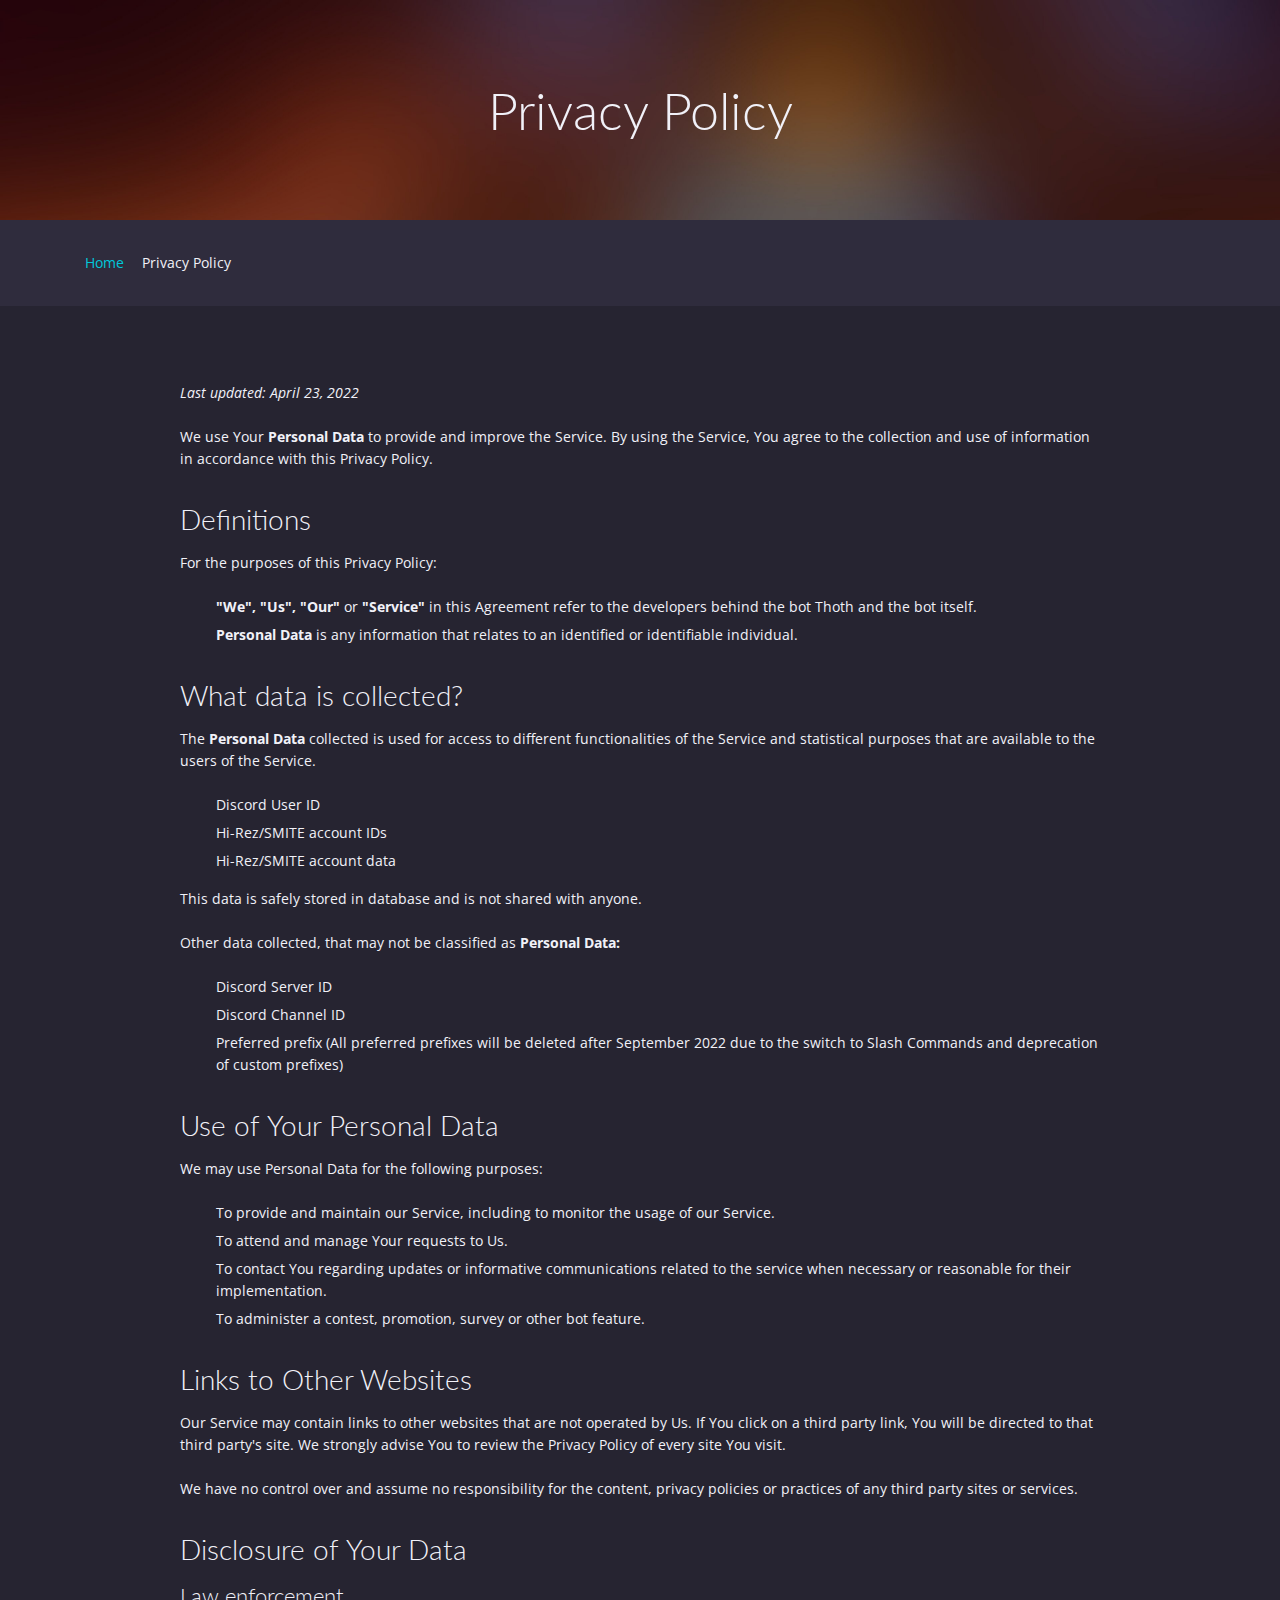
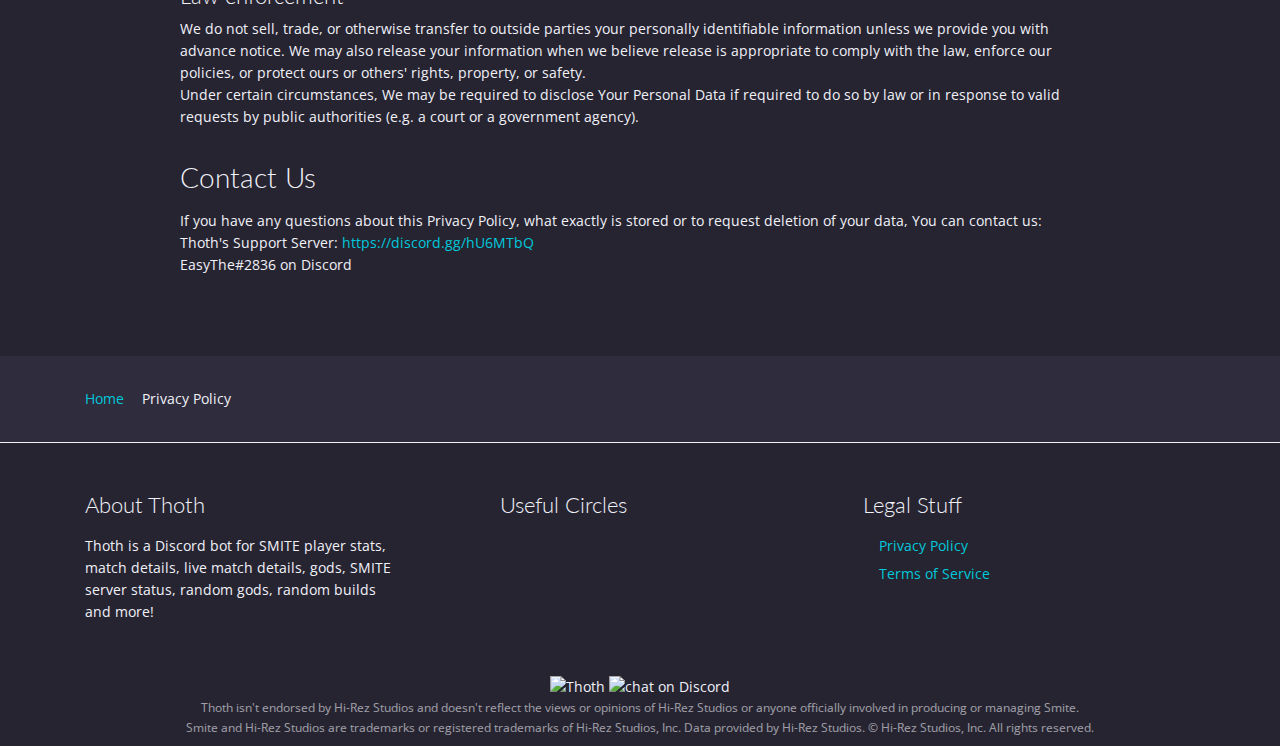
==== commit 56db5292: "Slash Commands & Terms of Service" ====
--- a/privacy-policy.html
+++ b/privacy-policy.html
@@ -16,12 +16,11 @@
     <meta property="og:description"
         content="Thoth is a Discord bot for SMITE player stats, match details, live match details, gods, SMITE server status, random gods, random builds and more!" />
     <meta property="og:image" content="https://i.imgur.com/8qNdxse.png" />
-    <meta property="og:url" content="http://thothbot.tk/privacy-policy.html" />
+    <meta property="og:url" content="https://easythe.github.io/ThothWeb/privacy-policy.html" />
     <meta property="og:type" content="article" />
     <meta property="og:locale" content="en_US" />
 
-    <meta name="twitter:site" content="@ThothDiscordBot">
-    </meta>
+    <meta name="twitter:site" content="@ThothDiscordBot" />
     <meta name="twitter:creator" content="@EasyTheBG" />
 
     <title>Thoth | Privacy Policy</title>
@@ -36,7 +35,20 @@
     <script data-ad-client="ca-pub-5997210292027656" async src="https://pagead2.googlesyndication.com/pagead/js/adsbygoogle.js"></script>
 
     <link rel="icon" href="images/favicon.png">
+    <!-- Global site tag (gtag.js) - Google Analytics -->
+    <script async src="https://www.googletagmanager.com/gtag/js?id=G-6TLSJTWVZ3"></script>
+    <script>
+        window.dataLayer = window.dataLayer || [];
+
+        function gtag() {
+            dataLayer.push(arguments);
+        }
+        gtag('js', new Date());
+
+        gtag('config', 'G-6TLSJTWVZ3');
+    </script>
 </head>
+
 <body data-spy="scroll" data-target=".fixed-top">
 
     <!-- Header -->
@@ -69,7 +81,7 @@
         <div class="container">
             <div class="row">
                 <div class="col-lg-10 offset-lg-1">
-                    <p><i>Last updated: July 23, 2020</i></p>
+                    <p><i>Last updated: April 23, 2022</i></p>
                     <br>
                     <div class="text-container">
                         <p>We use Your <b>Personal Data</b> to provide and improve the Service. By using the Service, You agree to the collection and use of information in accordance with this Privacy Policy.</p>
@@ -98,19 +110,7 @@
                         <ul class="list-unstyled li-space-lg indent">
                             <li class="media">
                                 <i class="fas fa-square"></i>
-                                <div class="media-body">Discord Server ID</div>
-                            </li>
-                            <li class="media">
-                                <i class="fas fa-square"></i>
                                 <div class="media-body">Discord User ID</div>
-                            </li>
-                            <li class="media">
-                                <i class="fas fa-square"></i>
-                                <div class="media-body">Discord Channel ID</div>
-                            </li>
-                            <li class="media">
-                                <i class="fas fa-square"></i>
-                                <div class="media-body">Preferred prefix</div>
                             </li>
                             <li class="media">
                                 <i class="fas fa-square"></i>
@@ -122,6 +122,23 @@
                             </li>
                         </ul>
                         <p>This data is safely stored in database and is not shared with anyone.</p>
+                        <br>
+                        <p>Other data collected, that may not be classified as <b>Personal Data:</b></p>
+                        <br>
+                        <ul class="list-unstyled li-space-lg indent">
+                             <li class="media">
+                                 <i class="fas fa-square"></i>
+                                 <div class="media-body">Discord Server ID</div>
+                             </li>
+                             <li class="media">
+                                 <i class="fas fa-square"></i>
+                                 <div class="media-body">Discord Channel ID</div>
+                             </li>
+                             <li class="media">
+                                 <i class="fas fa-square"></i>
+                                 <div class="media-body">Preferred prefix (All preferred prefixes will be deleted after September 2022 due to the switch to Slash Commands and deprecation of custom prefixes)</div>
+                             </li>
+                        </ul>
                     </div> <!-- end of text-container -->
 
                     <div class="text-container">
@@ -139,22 +156,36 @@
                             </li>
                             <li class="media">
                                 <i class="fas fa-square"></i>
-                                <div class="media-body">To contact You regarding updates or informative communications related to the bot when necessary or reasonable for their implementation.</div>
+                                <div class="media-body">To contact You regarding updates or informative communications related to the service when necessary or reasonable for their implementation.</div>
+                            </li>
+                            <li class="media">
+                                <i class="fas fa-square"></i>
+                                <div class="media-body">To administer a contest, promotion, survey or other bot feature.</div>
                             </li>
                         </ul>
                     </div> <!-- end of text-container -->
-                    
-                    <div class="text-container">
+
+                    <div class="text-container" id="links">
                         <h3>Links to Other Websites</h3>
-                        <p>Our Service may contain links to other websites that are not operated by Us. If You click on a third party link, You will be directed to that third party's site. We strongly advise You to review the Privacy Policy of every site You visit.</p>
-                        <br>
-                        <p>We have no control over and assume no responsibility for the content, privacy policies or practices of any third party sites or services.</p>
+                        <p>Our Service may contain links to other websites that are not operated by Us. If You click on
+                            a third party link, You will be directed to that third party's site. We strongly advise You
+                            to review the Privacy Policy of every site You visit.</p>
+                        <br>
+                        <p>We have no control over and assume no responsibility for the content, privacy policies or
+                            practices of any third party sites or services.</p>
                     </div>
 
                     <div class="text-container">
                         <h3>Disclosure of Your Data</h3>
                         <h4>Law enforcement</h4>
-                        <p>Under certain circumstances, the Company may be required to disclose Your Personal Data if required to do so by law or in response to valid requests by public authorities (e.g. a court or a government agency).</p>
+                        <p>
+                            We do not sell, trade, or otherwise transfer to outside parties your personally identifiable
+                            information unless we provide you with advance notice. We
+                            may also release your information when we believe release is appropriate to comply with the
+                            law, enforce our policies, or protect ours or others' rights, property, or safety.
+                        </p>
+                        <p>Under certain circumstances, We may be required to disclose Your Personal Data if required to do 
+                            so by law or in response to valid requests by public authorities (e.g. a court or a government agency).</p>
                         
                     </div> <!-- end of text-container -->
                     <div class="text-container last">
@@ -194,7 +225,7 @@
                         <p>Thoth is a Discord bot for SMITE player stats, match details, live match details, gods, SMITE
                             server status, random gods, random builds and more!</p>
                     </div>
-                </div> 
+                </div>
                 <div class="col-md-4">
                     <div class="footer-col last">
                         <h4>Useful Circles</h4>
@@ -210,12 +241,12 @@
                                 <i class="fab fa-discord fa-stack-1x"></i>
                             </a>
                         </span>
-                        <span class="fa-stack">
+                        <!-- <span class="fa-stack">
                             <a href="https://github.com/EasyThe/ThothBotCore" target="_blank" title="GitHub Repository">
                                 <i class="fas fa-circle fa-stack-2x"></i>
                                 <i class="fab fa-github fa-stack-1x"></i>
                             </a>
-                        </span>
+                        </span> -->
                         <span class="fa-stack">
                             <a href="https://trello.com/b/F6Sevkcz/thoth" target="_blank" title="Trello Board">
                                 <i class="fas fa-circle fa-stack-2x"></i>
@@ -226,17 +257,23 @@
                 </div>
                 <div class="col-md-4">
                     <div class="footer-col middle">
-                        <h4>Important Links</h4>
+                        <h4>Legal Stuff</h4>
                         <ul class="list-unstyled li-space-lg">
                             <li class="media">
                                 <i class="fas fa-square"></i>
-                                <div class="media-body"><a class="turquoise" href="privacy-policy.html">Privacy Policy</a></div>
+                                <div class="media-body"><a class="turquoise" href="privacy-policy.html">Privacy
+                                        Policy</a></div>
+                            </li>
+                            <li class="media">
+                                <i class="fas fa-square"></i>
+                                <div class="media-body"><a class="turquoise" href="terms-of-service.html">Terms of
+                                        Service</a></div>
                             </li>
                         </ul>
                     </div>
                 </div>
             </div>
-        </div> 
+        </div>
         <div class="copyright">
             <div class="container">
                 <div class="row">
@@ -257,7 +294,7 @@
                 </div>
             </div>
         </div>
-    </div> 
+    </div>
 
     <script src="https://ajax.googleapis.com/ajax/libs/jquery/3.4.1/jquery.min.js"></script>
     <script src="js/popper.min.js"></script>
@@ -267,5 +304,7 @@
     <script src="js/jquery.easing.min.js"></script>
     <script src="js/morphext.min.js"></script>
     <script src="js/scripts.js"></script>
+
 </body>
-</html>+
+</html>
--- a/css/styles.css
+++ b/css/styles.css
@@ -1,6 +1,10 @@
 body, html {
 	width: 100%;
 	height: 100%;
+}
+
+html {
+	box-sizing: border-box;
 }
 
 body, p {
@@ -430,7 +434,7 @@
 	filter: progid:DXImageTransform.Microsoft.gradient(startColorstr="#2f2c3d", endColorstr="#19303e", GradientType=1);
 	background: url('../images/blurbgmin.jpg');
 	background-size: cover;
-	height: 100%;
+	min-height: 100%;
 }
 
 .header-image {
@@ -508,9 +512,8 @@
 /************************/
 
 .tabs {
-	padding-top: 1.5rem;
-	padding-bottom: 1.5rem;
-	background: #2f2c3d;
+	padding-top: 1rem;
+	padding-bottom: 1rem;
 }
 
 .tabs h2 {
@@ -779,7 +782,7 @@
 /*************************/
 
 .basic-2 {
-	padding-top: 4.375rem;
+	padding-top: 2.375rem;
 	padding-bottom: 4.375rem;
 	background: rgb(38,36,49);
 	background: -moz-linear-gradient(0deg, rgba(38,36,49,1) 0%, rgba(21,44,66,1) 100%);
@@ -1045,6 +1048,12 @@
 }
 
 .footer .list-unstyled .fas {
+	color: #00c9db;
+	font-size: 0.5rem;
+	line-height: 1.375rem;
+}
+
+.footer .list-unstyled .fa-solid {
 	color: #00c9db;
 	font-size: 0.5rem;
 	line-height: 1.375rem;
@@ -1188,6 +1197,12 @@
 	line-height: 1.375rem;
 }
 
+.ex-basic-2 .list-unstyled .fa-solid {
+	color: #00c9db;
+	font-size: 0.5rem;
+	line-height: 1.375rem;
+}
+
 .ex-basic-2 .list-unstyled .media-body {
 	margin-left: 0.625rem;
 }
@@ -1796,4 +1811,214 @@
 
 .features-bg p {
 	color: #40e0ee;
+}
+
+img {
+	image-rendering: -moz-crisp-edges;
+	/* Firefox */
+	image-rendering: -o-crisp-edges;
+	/* Opera */
+	image-rendering: -webkit-optimize-contrast;
+	/* Webkit (non-standard naming) */
+	image-rendering: crisp-edges;
+	-ms-interpolation-mode: nearest-neighbor;
+	/* IE (non-standard property) */
+}
+
+/* accordion */
+.tabs {
+	border-radius: 8px;
+	overflow: hidden;
+}
+
+.tab {
+	width: 100%;
+	color: white;
+	overflow: hidden;
+	margin-bottom: 1em;
+	border: 1px solid #2f2c3d;
+	border-radius: 2em;
+	transition: all 0.35s;
+}
+
+.tab input {
+	position: absolute;
+	opacity: 0;
+	z-index: -1;
+}
+
+.tab-label {
+	display: flex;
+	justify-content: space-between;
+	background: #2c3e50;
+	font-weight: bold;
+	cursor: pointer;
+	/* Icon */
+	border-radius: 2em;
+	transition: all 0.35s;
+}
+
+.tab-label span {
+	padding: 1em;
+}
+
+.tab-label:hover {
+	background: #1a252f;
+}
+
+.tab-label::after {
+	content: "❯";
+	width: 1em;
+	height: 1em;
+	text-align: center;
+	transition: all 0.35s;
+	padding: 1em;
+	padding-right: 2em;
+}
+
+.tab-content {
+	max-height: 0;
+	padding: 0 1em;
+	color: #2c3e50;
+	color: white;
+	background: rgba(21, 44, 66, 0.3);
+	transition: all 0.35s;
+	margin-top: -0.5rem;
+	display: flex;
+	align-items: center;
+	flex-direction: column;
+}
+
+.tab-content p {
+	padding-bottom: 0.5rem;
+}
+
+.tab-close {
+	display: flex;
+	justify-content: center;
+	padding: 1em;
+	font-size: 0.75em;
+	background: #2c3e50;
+	cursor: pointer;
+	transition: all 0.35s;
+}
+
+.tab-close:hover {
+	background: #1a252f;
+}
+
+input:checked+.tab-label {
+	transition: all 0.35s;
+	background: #1a252f;
+	border-bottom-left-radius: 0em;
+	border-bottom-right-radius: 0em;
+}
+
+input:checked+.tab-label .span-command {
+	transition: all 0.35s;
+	border-bottom-left-radius: 0em;
+	border-bottom-right-radius: 0em;
+}
+
+input:checked+.tab-label::after {
+	padding: 1rem;
+	padding-top: 2rem;
+	transform: rotate(90deg);
+	margin-right: -0.6rem;
+	transition: all 0.35s;
+}
+
+input:checked~.tab-content {
+	max-height: 150vh;
+	padding: 1em;
+	transition: all 0.5s;
+}
+
+input:checked~.feeds {
+	justify-content: space-evenly;
+	flex-direction: row;
+	align-items: center;
+}
+
+.list-unstyled .fa-solid {
+	color: #00c9db;
+	line-height: 1.375rem;
+}
+
+.alert-primary {
+	color: unset;
+	background-color: rgba(204, 229, 255, 0.1);
+	border-color: #b8daff;
+}
+
+.alert {
+	margin-bottom: 0;
+	border: none;
+	border-radius: 0.5rem;
+	width: fit-content;
+	margin-top: 1rem;
+}
+
+.alert ul {
+	margin: 0;
+	margin-top: 0.5rem;
+}
+
+div svg {
+	color: #40e0ee;
+	margin-right: 1rem;
+}
+
+.span-command {
+	padding: 1em;
+	padding-right: 3em !important;
+	background: rgb(47, 44, 61);
+	background: -moz-linear-gradient(90deg, rgba(47, 44, 61, 0.5046393557422969) 80%, rgba(0, 0, 0, 0) 100%);
+	background: -webkit-linear-gradient(90deg, rgba(47, 44, 61, 0.5046393557422969) 80%, rgba(0, 0, 0, 0) 100%);
+	background: linear-gradient(90deg, rgba(47, 44, 61, 0.5046393557422969) 80%, rgba(0, 0, 0, 0) 100%);
+	filter: progid:DXImageTransform.Microsoft.gradient(startColorstr="#2f2c3d", endColorstr="#000000", GradientType=1);
+	border-top-left-radius: 2em;
+	border-bottom-left-radius: 2em;
+	display: flex;
+	justify-items: center;
+	align-items: center;
+}
+
+.command-name {
+	padding: 0em !important;
+	color: #40e0ee;
+	padding-right: 0.3rem !important;
+}
+
+.command-ss {
+	background: #36393f;
+	padding: 1rem;
+	border-radius: 0.5rem;
+}
+
+.command-ss.extrass {
+	display: flex;
+	flex-direction: column;
+	align-items: center;
+}
+
+.command-ss.extrass img:first-child {
+	width: 10rem;
+}
+
+.command-ss.extrass img:nth-child(2) {
+	width: 20rem;
+}
+
+.command-ss img {
+	max-width: 100%;
+	max-height: 100%;
+	margin: 0;
+	width: 30rem;
+}
+
+.list-unstyled i {
+	color: #00c9db;
+	line-height: 1.375rem;
+	margin-right: 0.375rem;
 }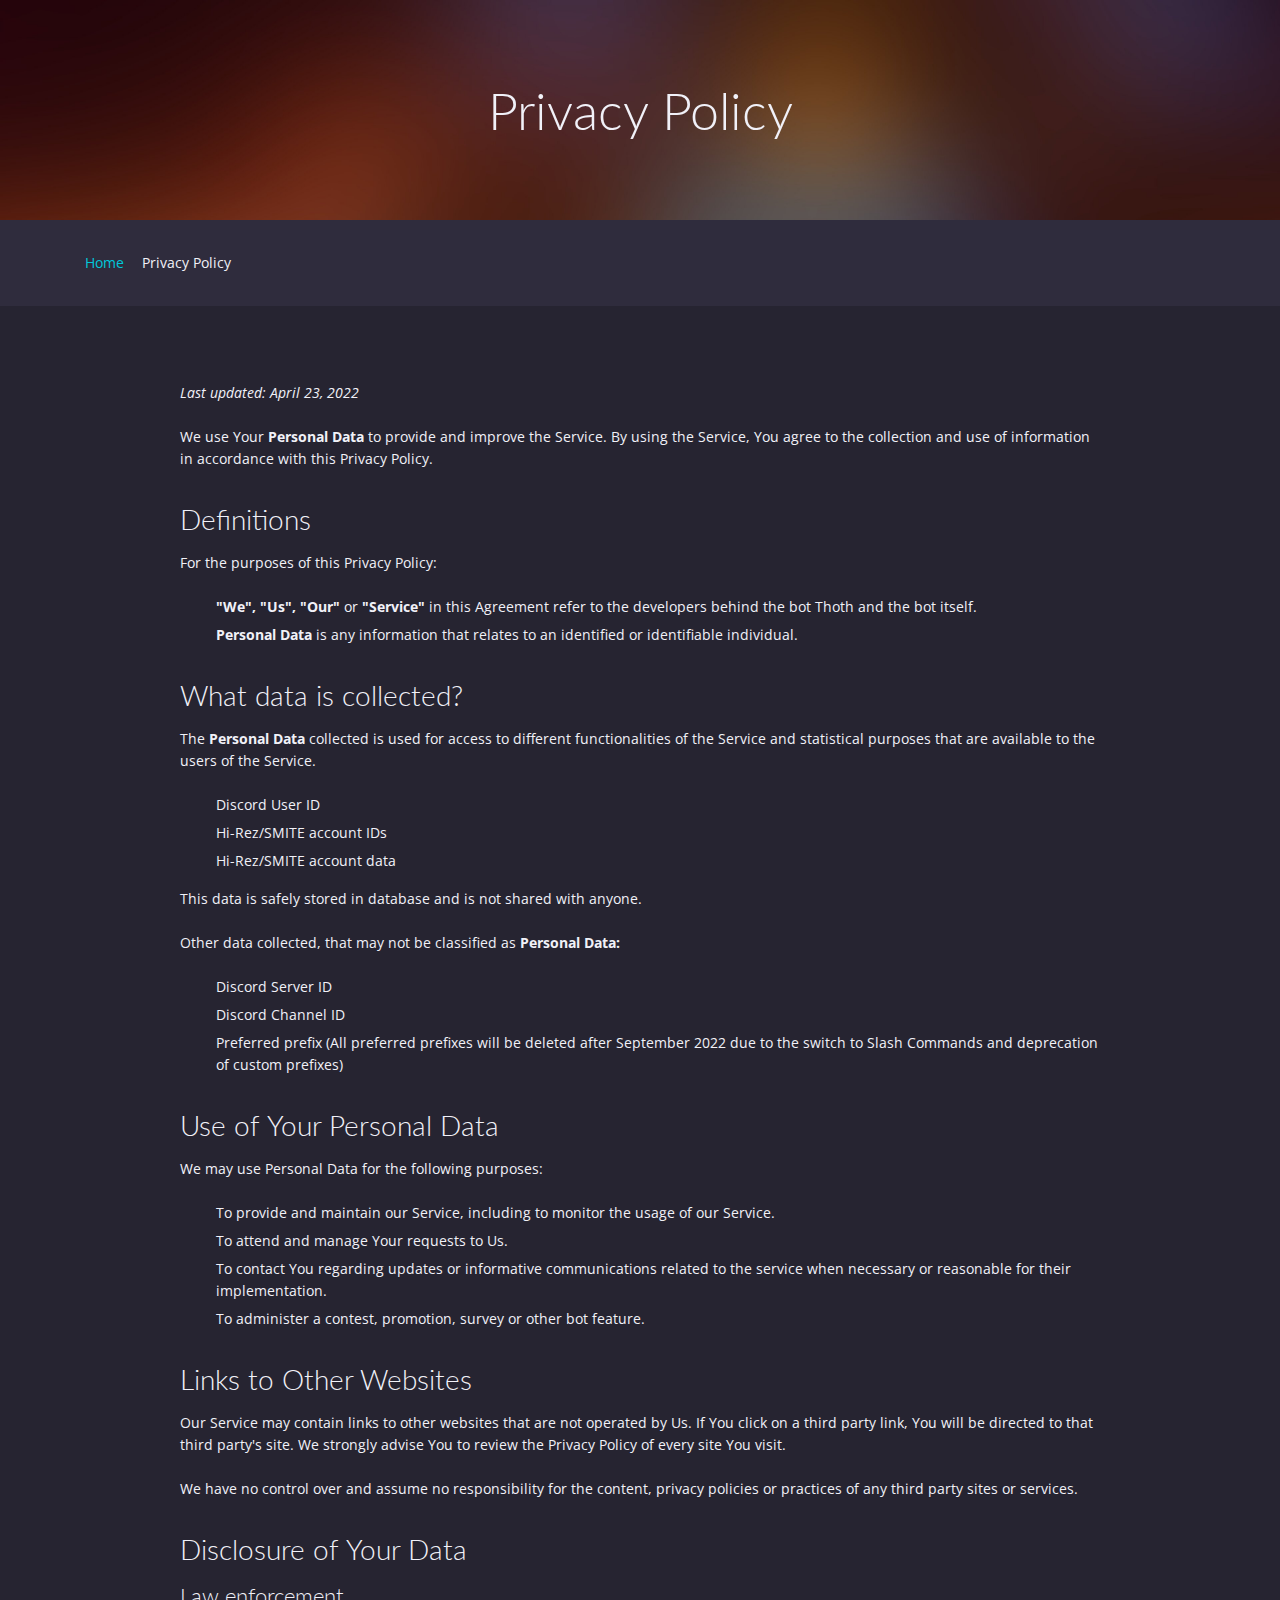
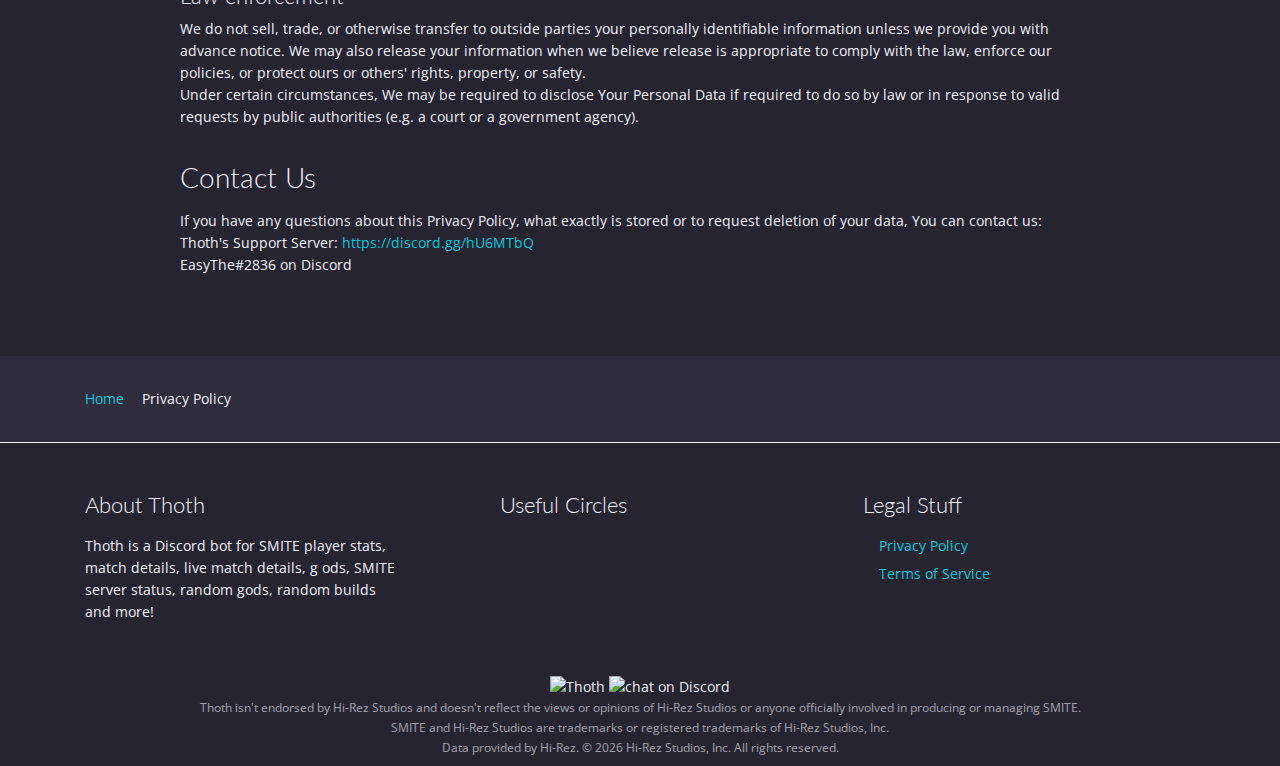
==== commit 371936f5: "Add SMITE & Hi-Rez Links in Footer" ====
--- a/privacy-policy.html
+++ b/privacy-policy.html
@@ -222,7 +222,10 @@
                 <div class="col-md-4">
                     <div class="footer-col">
                         <h4>About Thoth</h4>
-                        <p>Thoth is a Discord bot for SMITE player stats, match details, live match details, gods, SMITE
+                        <p>Thoth is a <a href="https://discord.com/" target="_blank">Discord</a> bot for
+                            <a href="https://smitegame.com/play-for-free/?ref=EasyThe" target="_blank">SMITE</a> player
+                            stats, match details, live match details, g
+                            ods, <a href="https://smitegame.com/play-for-free/?ref=EasyThe" target="_blank">SMITE</a>
                             server status, random gods, random builds and more!</p>
                     </div>
                 </div>
@@ -285,10 +288,22 @@
                             <img src="https://img.shields.io/discord/518408306415632384.svg?logo=discord"
                                 alt="chat on Discord">
                         </a>
-                        <p class="p-small">Thoth isn't endorsed by Hi-Rez Studios and doesn't reflect the views or
-                            opinions of Hi-Rez Studios or anyone officially involved in producing or managing
-                            Smite.<br>Smite and Hi-Rez Studios are trademarks or registered trademarks of Hi-Rez
-                            Studios, Inc. Data provided by Hi-Rez Studios. © Hi-Rez Studios, Inc. All rights reserved.
+                        <p class="p-small">Thoth isn't endorsed by <a href="https://www.hirezstudios.com/"
+                                target="_blank">Hi-Rez Studios</a> and doesn't reflect the views or
+                            opinions of <a href="https://www.hirezstudios.com/" target="_blank">Hi-Rez Studios</a> or
+                            anyone
+                            officially involved in producing or managing
+                            <a href="https://smitegame.com/play-for-free/?ref=EasyThe" target="_blank">SMITE</a>.<br><a
+                                href="https://smitegame.com/play-for-free/?ref=EasyThe" target="_blank">SMITE</a> and <a
+                                href="https://www.hirezstudios.com/" target="_blank">Hi-Rez Studios</a> are trademarks
+                            or
+                            registered trademarks of <a href="https://www.hirezstudios.com/" target="_blank">Hi-Rez
+                                Studios</a>, Inc. <br>
+                            Data provided by <a href="https://www.hirezstudios.com/" target="_blank">Hi-Rez</a>.
+                            © <script>
+                                document.write(/\d{4}/.exec(Date())[0])
+                            </script> <a href="https://www.hirezstudios.com/" target="_blank">Hi-Rez Studios</a>, Inc.
+                            All rights reserved.
                         </p>
                     </div>
                 </div>
